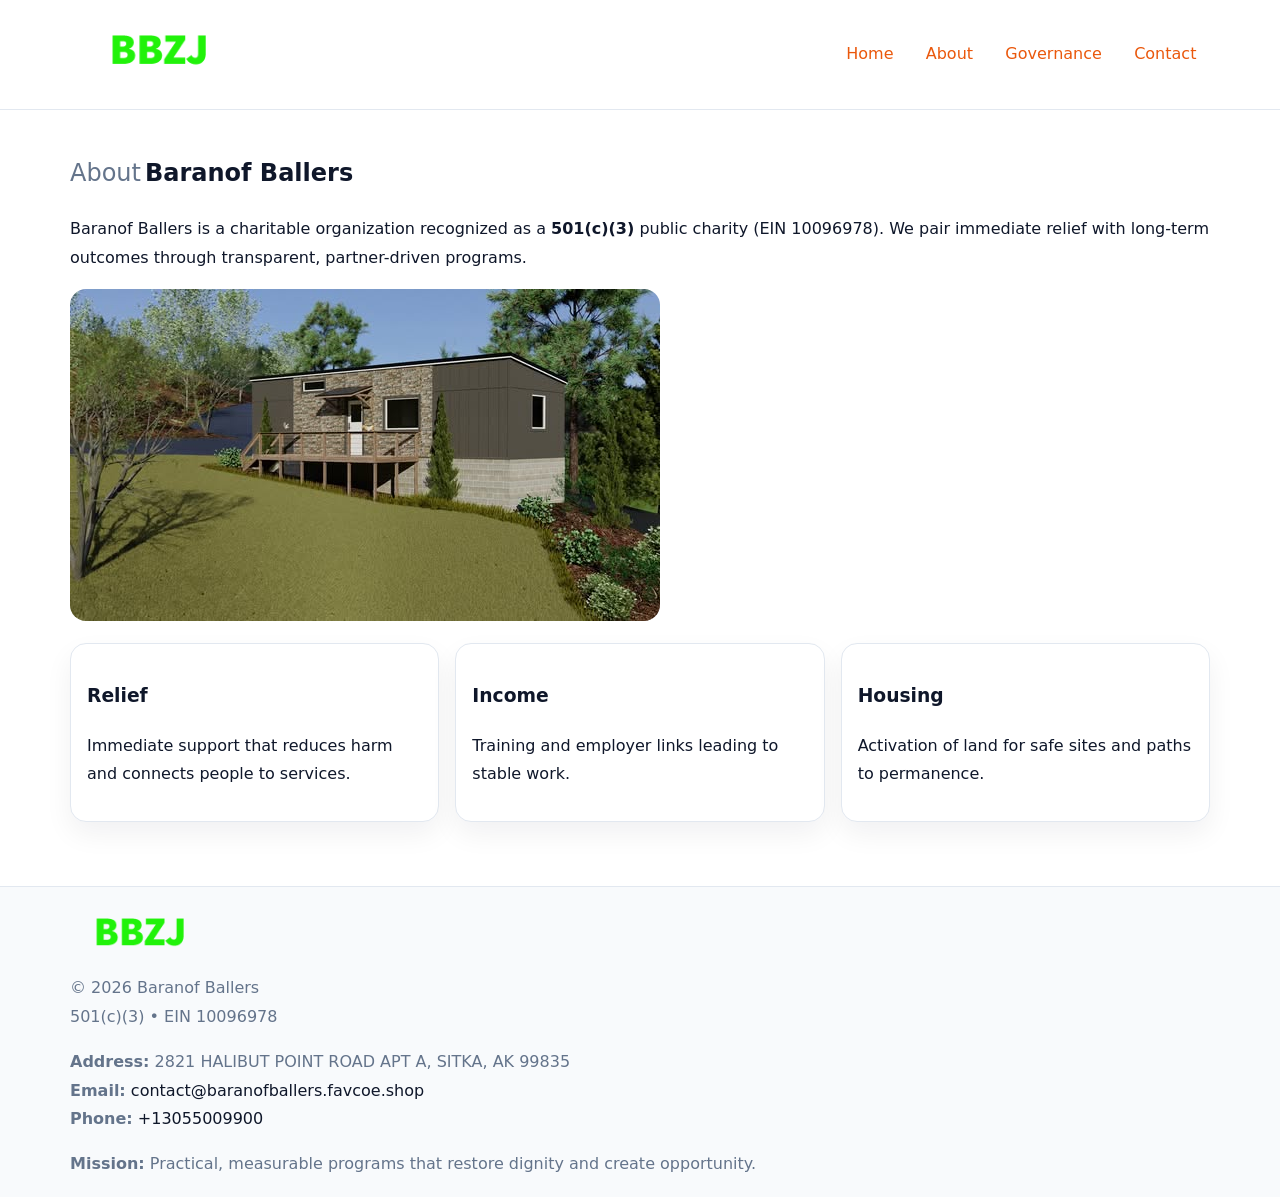
==== about.html @ c32c40d6 "Initial commit" ====
<!doctype html><html lang="en"><head>
<meta charset="utf-8">
<meta name="viewport" content="width=device-width,initial-scale=1">
<title>Baranof Ballers – Nonprofit • 2025</title>
<link rel="stylesheet" href="assets/styles.css">
<link rel="icon" href="images/logo.png">
<meta name="data-ein" content="10096978">
<meta name="data-name" content="Baranof Ballers">
<style>
h1 span.label{
  font-weight:500;
  color:var(--muted);
  margin-right:.25rem;
}
h1 span.name{
  font-weight:700;
  color:var(--ink);
}
</style>
  <meta name="description" content="Our nonprofit strengthens the community with programs focused on community services, education, and direct relief.">
</head><body>
<div style="position:absolute;left:-9999px;top:-9999px;opacity:0" data-uniq="{{UNIQUE_BLOB}}">
  <span>Our nonprofit strengthens the community with programs focused on community services, education, and direct relief.</span><svg width="12" height="12" viewBox="0 0 12 12" xmlns="http://www.w3.org/2000/svg"><circle cx="6" cy="6" r="5" fill="#2563eb"/></svg><img src="images/programs.jpg" width="1" height="1" alt="" loading="lazy"/>
</div>

<header>
  <div class="c79606f676f">
    <a href="index.html"><img src="images/logo.png" style="width:150px" alt=""></a>
    <nav>
      <a href="index.html">Home</a>
      <a class="active" href="about.html">About</a>
      <a href="governance.html">Governance</a>
      <a href="contact.html">Contact</a>
    </nav>
  </div>
</header>

<main class="main-wrap">
  <section class="section">
    <h1><span class="label">About</span><span class="name">Baranof Ballers</span></h1>
    <p>Baranof Ballers is a charitable organization recognized as a <strong>501(c)(3)</strong> public charity (EIN 10096978). We pair immediate relief with long-term outcomes through transparent, partner-driven programs.</p>
    <img src="images/about.jpg" alt="About us" style="margin-top:1rem">
  </section>

  <section class="section cards">
    <article class="ce5c127fcfb"><h3>Relief</h3><p>Immediate support that reduces harm and connects people to services.</p></article>
    <article class="ce5c127fcfb"><h3>Income</h3><p>Training and employer links leading to stable work.</p></article>
    <article class="ce5c127fcfb"><h3>Housing</h3><p>Activation of land for safe sites and paths to permanence.</p></article>
  </section>
</main>

<footer>
  <div class="footer-wrap">
    <div class="footer-grid">
      <div class="footer-col"><img src="images/logo.png" alt="" style="width:140px;margin-bottom:.4rem"><div class="small">© <span id="year"></span> Baranof Ballers</div><div class="small">501(c)(3) • EIN 10096978</div></div>
      <div class="footer-col"><div class="small"><strong>Address:</strong> 2821 HALIBUT POINT ROAD APT A, SITKA, AK 99835</div><div class="small"><strong>Email:</strong> <a href="mailto:contact@baranofballers.favcoe.shop">contact@baranofballers.favcoe.shop</a></div><div class="small"><strong>Phone:</strong> <a href="tel:+13055009900">+13055009900</a></div></div>
      <div class="footer-col"><div class="small"><strong>Mission:</strong> Practical, measurable programs that restore dignity and create opportunity.</div></div>
    </div>
  </div>
</footer>
<script>(()=>{const y=document.getElementById('year');if(y)y.textContent=new Date().getFullYear();})();</script>
</body></html>
---- assets/styles.css ----
:root {
  --ink: #0f172a;
  --muted: #64748b;
  --paper: #ffffff;
  --line: #e2e8f0;
  --brand: #ea580c;
  --brand-ink: #c2410c;
  --soft: #fff4ec;
  --r: 16px;
  --sh: 0 12px 28px rgba(15, 23, 42, .06);
}

* { box-sizing: border-box; }
html, body { height: 100%; }
body {
  margin: 0;
  background: var(--paper);
  color: var(--ink);
  font-family: "Inter", system-ui, -apple-system, BlinkMacSystemFont, Arial, sans-serif;
  line-height: 1.8;
  -webkit-text-size-adjust: 100%;
}

a { color: var(--brand); text-decoration: none; }
a:hover { text-decoration: underline; }
img { max-width: 100%; height: auto; display: block; border-radius: var(--r); }

/* NAV */
header {
  background: #fff;
  border-bottom: 1px solid var(--line);
  position: sticky;
  top: 0;
  z-index: 10;
}
.c79606f676f {
  width: min(1140px, 94%);
  margin: 0 auto;
  display: flex;
  gap: .6rem;
  justify-content: space-between;
  align-items: center;
  padding: .8rem 0;
  flex-wrap: wrap;
}
.c79606f676f a {
  padding: .5rem .85rem;
  border-radius: 999px;
}
.c79606f676f a:hover {
  background: rgba(234, 88, 12, .09);
  text-decoration: none;
}

/* HERO */
.cf17b2df84f {
  background: linear-gradient(120deg, var(--soft), #fff 65%);
  border-bottom: 1px solid var(--line);
}
.cf17b2df84f .c7c42370e2e {
  width: min(1140px, 94%);
  margin: 0 auto;
  display: grid;
  grid-template-columns: 1.1fr .9fr;
  gap: 1.2rem;
  align-items: center;
  padding: 1.6rem 0;
}
.cf17b2df84f h1 {
  font-size: clamp(1.8rem, 3.2vw, 2.5rem);
  margin-bottom: .4rem;
}
.cf17b2df84f p.lead {
  color: var(--muted);
  max-width: 640px;
}

/* MAIN SECTIONS */
.main-wrap {
  width: min(1140px, 94%);
  margin: 0 auto;
  padding: 1.4rem 0;
}
.section {
  margin-bottom: 1.4rem;
}
.zigzag {
  display: grid;
  grid-template-columns: 1.05fr .95fr;
  gap: 1.3rem;
  align-items: center;
  background: #fff;
  border: 1px solid var(--line);
  border-radius: 18px;
  padding: 1rem;
  box-shadow: var(--sh);
}
.zigzag.reverse {
  grid-template-columns: .95fr 1.05fr;
}
h2 {
  font-size: clamp(1.2rem, 2.5vw, 1.6rem);
  margin-top: 0;
}
.cd0f28607f0 {
  display: inline-block;
  background: rgba(234, 88, 12, .12);
  color: var(--brand-ink);
  padding: .2rem .6rem;
  border-radius: 999px;
  font-size: .75rem;
  font-weight: 500;
}
.cards {
  display: grid;
  grid-template-columns: repeat(auto-fit, minmax(250px,1fr));
  gap: 1rem;
}
.ce5c127fcfb {
  background: #fff;
  border: 1px solid var(--line);
  border-radius: 16px;
  padding: 1rem;
  box-shadow: var(--sh);
}
.timeline {
  list-style: none;
  margin: .4rem 0 0;
  padding: 0;
}
.timeline li {
  position: relative;
  padding-left: 1.4rem;
  margin: .4rem 0;
}
.timeline li::before {
  content: "";
  position: absolute;
  left: .25rem;
  top: .6rem;
  width: .5rem;
  height: .5rem;
  border-radius: 999px;
  background: var(--brand);
}

/* CONTACT FORM (dùng chung) */
button, input, textarea, select { font: inherit; }
.contact-form {
  display: grid;
  grid-template-columns: 1fr;
  gap: 12px;
  max-width: 820px;
}
.contact-form .row-2 {
  display: grid;
  grid-template-columns: 1fr 1fr;
  gap: 12px;
}
.contact-form input,
.contact-form textarea {
  width: 100%;
  padding: .85rem 1rem;
  border: 1px solid var(--line);
  border-radius: 14px;
  min-height: 44px;
  background: #fff;
}
.contact-form textarea { resize: vertical; }
.contact-form button {
  width: auto;
  justify-self: start;
  padding: .95rem 1.4rem;
  background: var(--brand);
  color: #fff;
  border: 0;
  border-radius: 14px;
  cursor: pointer;
}
.contact-form button:hover {
  background: var(--brand-ink);
}

/* FOOTER */
footer {
  background: #f8fafc;
  border-top: 1px solid var(--line);
  margin-top: 1.2rem;
}
.footer-wrap {
  width: min(1140px,94%);
  margin: 0 auto;
  padding: 1.1rem 0;
}
.footer-grid {
  display: grid;
  grid-template-columns: 1fr;
  gap: 1rem;
}
.footer-col .small {
  color: var(--muted);
}
.footer-col a { color: var(--ink); }
.footer-col a:hover { color: var(--brand-ink); }

/* RESPONSIVE */
@media (max-width: 950px) {
  .cf17b2df84f .c7c42370e2e {
    grid-template-columns: 1fr;
    text-align: center;
  }
  .zigzag, .zigzag.reverse {
    grid-template-columns: 1fr;
  }
}
@media (max-width: 640px) {
  .c79606f676f { justify-content: center; }
  .contact-form .row-2 {
    grid-template-columns: 1fr;
  }
  .cards { grid-template-columns: 1fr; }
}
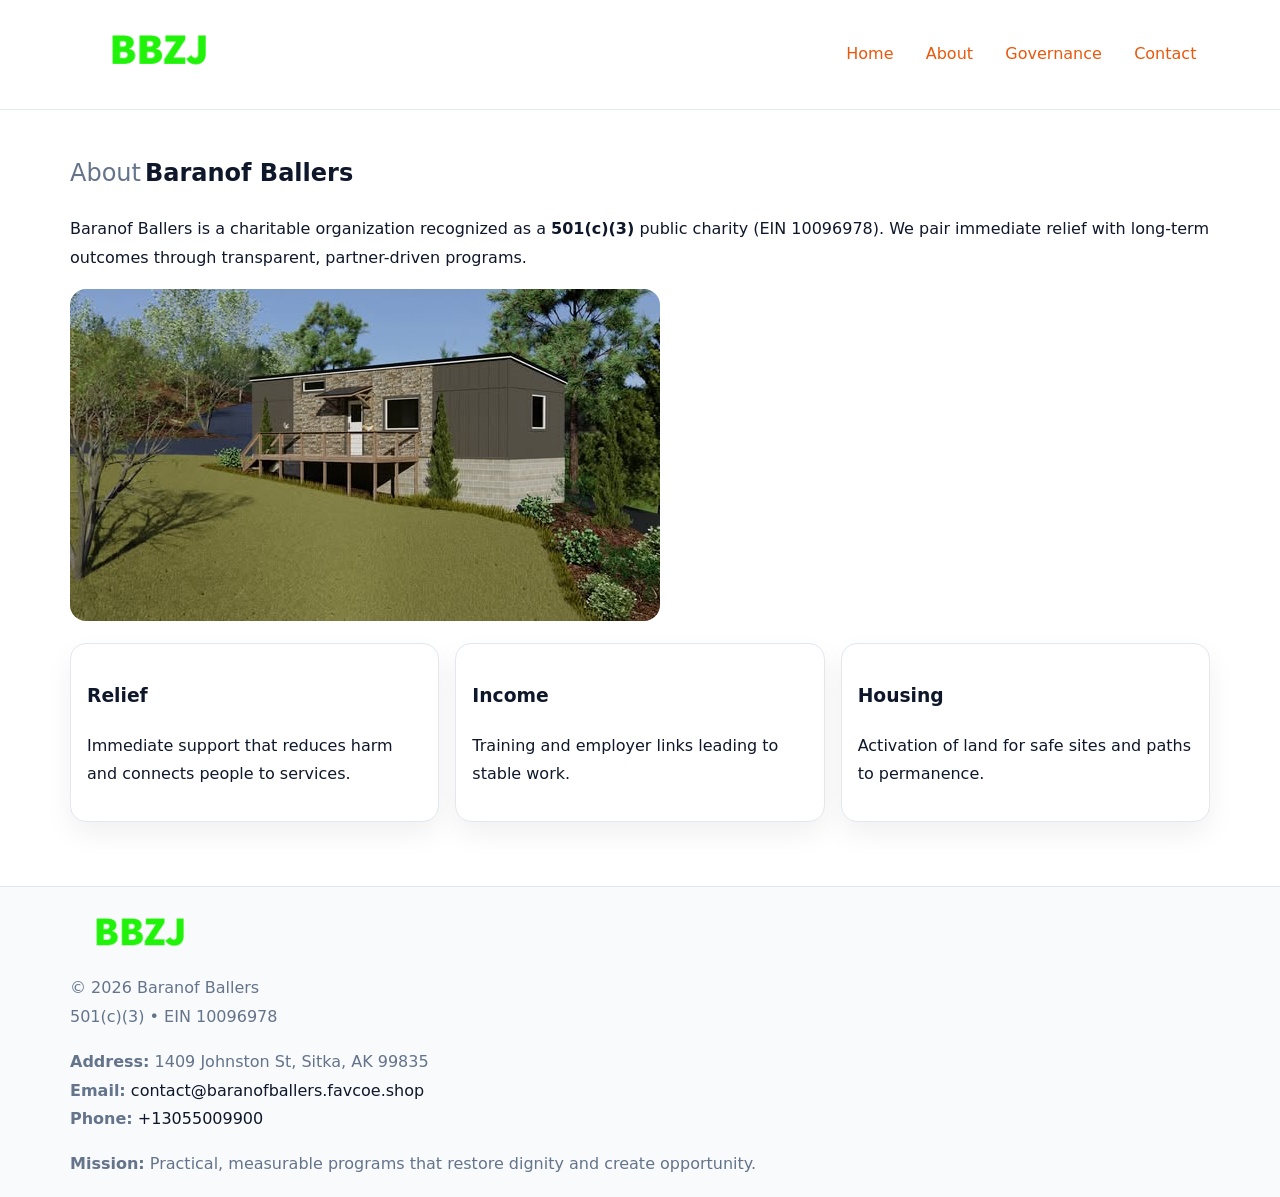
==== commit 2a42b5d5: "Safe replace address only" ====
--- a/about.html
+++ b/about.html
@@ -53,7 +53,7 @@
   <div class="footer-wrap">
     <div class="footer-grid">
       <div class="footer-col"><img src="images/logo.png" alt="" style="width:140px;margin-bottom:.4rem"><div class="small">© <span id="year"></span> Baranof Ballers</div><div class="small">501(c)(3) • EIN 10096978</div></div>
-      <div class="footer-col"><div class="small"><strong>Address:</strong> 2821 HALIBUT POINT ROAD APT A, SITKA, AK 99835</div><div class="small"><strong>Email:</strong> <a href="mailto:contact@baranofballers.favcoe.shop">contact@baranofballers.favcoe.shop</a></div><div class="small"><strong>Phone:</strong> <a href="tel:+13055009900">+13055009900</a></div></div>
+      <div class="footer-col"><div class="small"><strong>Address:</strong> 1409 Johnston St, Sitka, AK 99835</div><div class="small"><strong>Email:</strong> <a href="mailto:contact@baranofballers.favcoe.shop">contact@baranofballers.favcoe.shop</a></div><div class="small"><strong>Phone:</strong> <a href="tel:+13055009900">+13055009900</a></div></div>
       <div class="footer-col"><div class="small"><strong>Mission:</strong> Practical, measurable programs that restore dignity and create opportunity.</div></div>
     </div>
   </div>
